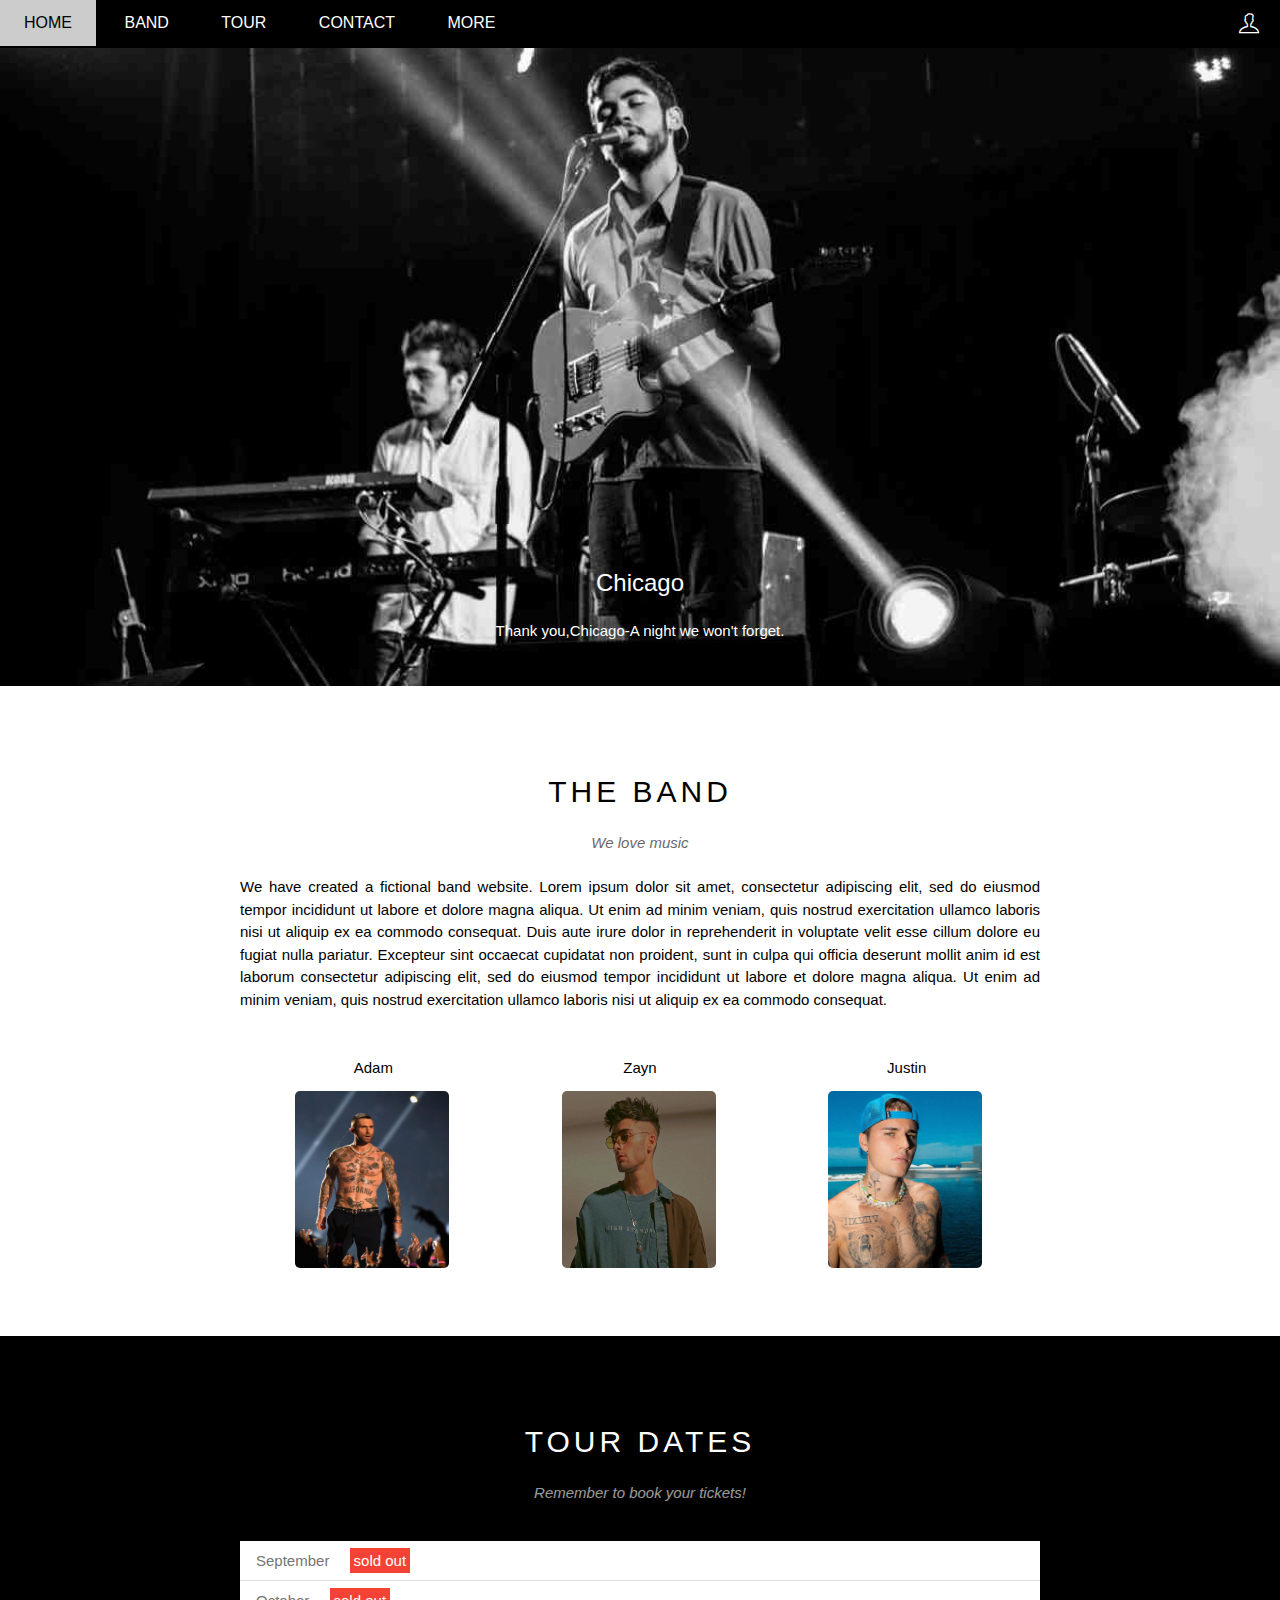
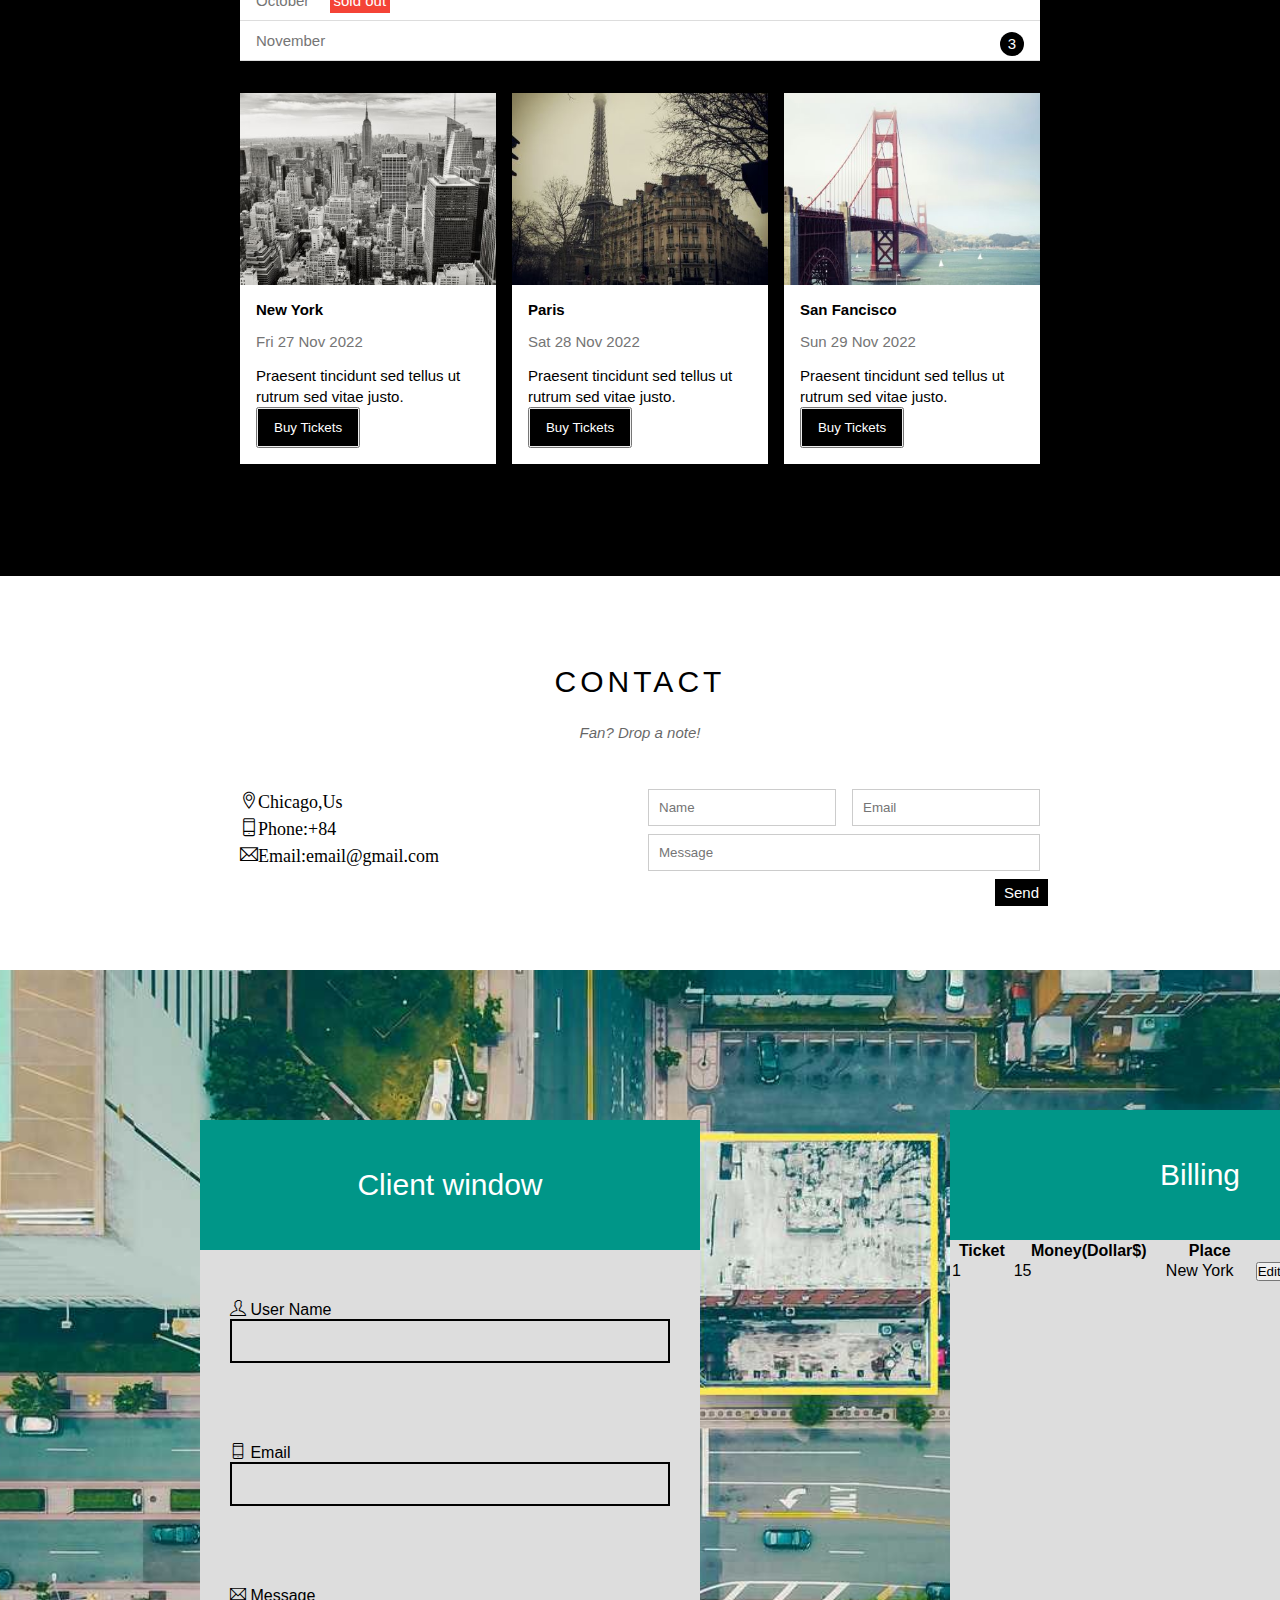
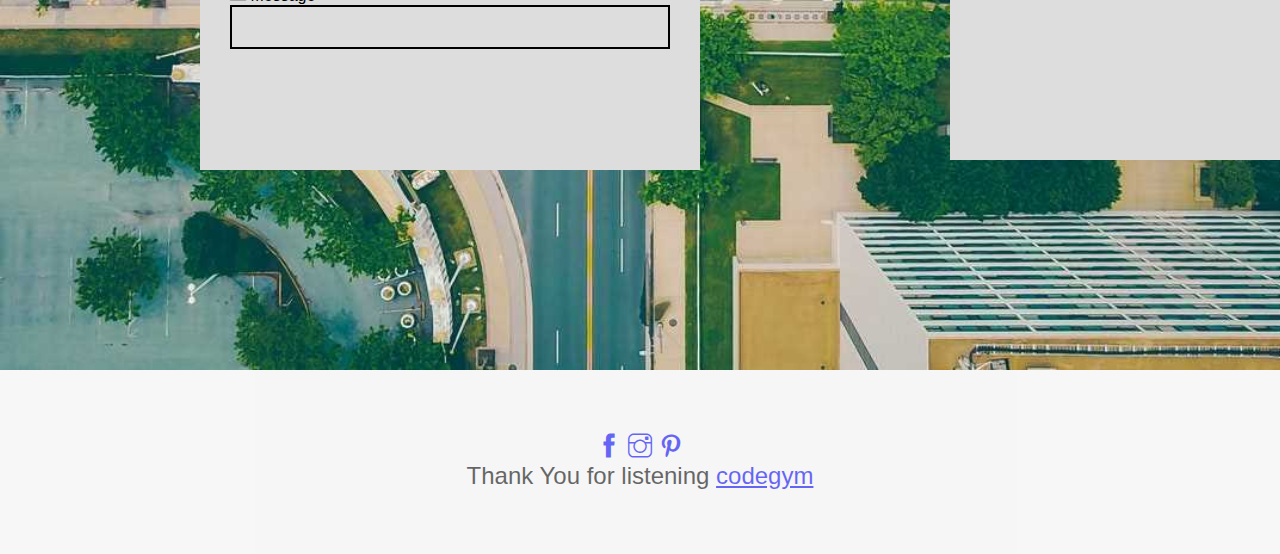
==== index.html @ 699c89c8 "fix" ====
<!DOCTYPE html>
<html lang="en" xmlns="http://www.w3.org/1999/html" xmlns="http://www.w3.org/1999/html">
<head>
    <meta charset="UTF-8">
    <meta http-equiv="X-UA-Compatible" content="IE=edge">
    <meta name="viewport" content="width=device-width, initial-scale=1.0">
    <title>W3_Band</title>
    <link rel="stylesheet" href="./assets/style.css">
    <link rel="stylesheet" href="./assets/login.css">
    <link rel="stylesheet " href="./assets/createAccount.css">
    <link rel="stylesheet" href="./assets/fonts/themify-icons/themify-icons.css">

</head>
<body>
<div id="Wapper">
    <div id="header">
        <ul id="nav">
            <li><a href="">Home</a></li>
            <li><a href="">Band</a></li>
            <li><a href="">Tour</a></li>
            <li><a href="">Contact</a></li>
            <li>
                <a href="">
                    More
                    <i class="nav-arrow-down" class="ti-angle-down"></i>
                </a>
                <ul class="subnav">
                    <li><a href="">Merchandise</a></li>
                    <li><a href="">Extras</a></li>
                    <li><a href="">Media</a></li>
                </ul>

            </li>
        </ul>
        <!-- End : Nav -->

        <!-- Begin: login button -->


        <div class="login-btn" style="display: inline-block">
            <p onclick="Login()" id="dangNhap" ><i class="login-icon ti-user"></i></p>
            <a href="#" id="signOut" onclick="signout()" style="display: none">Exit</a>
            <p id="result" style="color: white"></p>
        </div>


        <!-- End: login button -->
    </div>


    <div class="mySlider" id="slider" style="display: block">
        <div class="text-content">
            <h2 class="text-heading">Chicago</h2>
            <div class="text-description">Thank you,Chicago-A night we won't forget.</div>
        </div>


    </div>
    <div class="mySlider" id="slider1" style="display: none">
        <div class="text-content">
            <h2 class="text-heading">Los Angeles</h2>
            <div class="text-description">We had the best time playing at venice Beach.</div>
        </div>

    </div>
    <div class="mySlider" id="slider2" style="display: none">
        <div class="text-content">
            <h2 class="text-heading">New York</h2>
            <div class="text-description">The atmosphere in New York is lorem ipsum.</div>
        </div>

    </div>


    <div id="content">
        <div class="content-section">
            <h2 class="section-heading">THE BAND</h2>
            <p class="section-sub-heading">We love music</p>
            <p class="about-text">We have created a fictional band website. Lorem ipsum dolor sit amet, consectetur
                adipiscing elit, sed do eiusmod tempor incididunt ut labore et dolore magna aliqua. Ut enim ad minim
                veniam, quis nostrud exercitation ullamco laboris nisi ut aliquip ex ea commodo consequat. Duis aute
                irure dolor in reprehenderit in voluptate velit esse cillum dolore eu fugiat nulla pariatur. Excepteur
                sint occaecat cupidatat non proident, sunt in culpa qui officia deserunt mollit anim id est laborum
                consectetur adipiscing elit, sed do eiusmod tempor incididunt ut labore et dolore magna aliqua. Ut enim
                ad minim veniam, quis nostrud exercitation ullamco laboris nisi ut aliquip ex ea commodo consequat.</p>
            <div class="member-list">
                <div class="member-item">
                    <p class="member-name">Adam</p>
                    <img src="./assets/img/member1/adam-levine-of-maroon-5-performs-during-the-pepsi-super-news-photo-1093451218-1549291410.jpg"
                         alt="Name" class="member-img">
                </div>
                <div class="member-item">
                    <p class="member-name">Zayn</p>
                    <img src="./assets/img/member1/a47afbe81a023d1076bbae0d6db21252.jpg" alt="Name" class="member-img">
                </div>
                <div class="member-item">
                    <p class="member-name">Justin</p>
                    <img src="./assets/img/member1/justin-bieber-mua-mot-con-khi-ao-voi-gia-hon-29-ty-dong-882-6295764.jpg"
                         alt="Name" class="member-img">
                </div>
            </div>
        </div>
        <!-- Tuor section -->
        <div class="tour-section">
            <div class="content-section">
                <h2 class="section-heading text-white">TOUR DATES</h2>
                <p class="section-sub-heading text-white">Remember to book your tickets!</p>

                <!-- tickets -->
                <ul class="tickets-list">
                    <li>September <span class="sold-out">sold out</span></li>
                    <li>October <span class="sold-out">sold out</span></li>
                    <li>November <span class="quantity">3</span></li>
                </ul>

                <!-- place -->
                <div class="place-list">

                    <div class="place-item">
                        <img src="./assets/img/places/newyork.jpg" alt="New York" class="place-img">
                        <div class="place-body">
                            <h3 class="place-heading">New York</h3>
                            <p class="place-time">Fri 27 Nov 2022</p>
                            <p class="place-desc">Praesent tincidunt sed tellus ut rutrum sed vitae justo.</p>
                            <button type="button" onclick="change1()"><a href="#" class="place-buy-btn">Buy Tickets</a>
                            </button>
                        </div>
                    </div>

                    <div class="place-item">
                        <img src="./assets/img/places/paris.jpg" alt="Paris" class="place-img">
                        <div class="place-body">
                            <h3 class="place-heading">Paris</h3>
                            <p class="place-time">Sat 28 Nov 2022</p>
                            <p class="place-desc">Praesent tincidunt sed tellus ut rutrum sed vitae justo.</p>
                            <button type="button" onclick="change1()"><a href="#" class="place-buy-btn">Buy Tickets</a>
                            </button>
                        </div>
                    </div>

                    <div class="place-item">
                        <img src="./assets/img/places/sanfran.jpg" alt="San Fancisco" class="place-img">
                        <div class="place-body">
                            <h3 class="place-heading">San Fancisco</h3>
                            <p class="place-time">Sun 29 Nov 2022</p>
                            <p class="place-desc">Praesent tincidunt sed tellus ut rutrum sed vitae justo.</p>
                            <button type="button" onclick="change1()"><a href="#" class="place-buy-btn">Buy Tickets</a>
                            </button>
                        </div>
                    </div>
                    <div class="clear"></div>
                </div>
            </div>
        </div>

        <div class="content-section" style="margin-bottom: 00px">
            <h2 class="section-heading">CONTACT</h2>
            <p class="section-sub-heading">Fan? Drop a note!</p>

            <div class="row contact-content ">
                <div class="col col-half contact-info">
                    <p><i class="ti-location-pin">Chicago,Us</i></p>
                    <p><i class="ti-mobile">Phone:+84 </i></p>
                    <p><i class="ti-email">Email:email@gmail.com</i></p>
                </div>
                <div class="col col-half contact-form ">
                    <form action="">
                        <div class="row ">
                            <div class="col col-half">
                                <input type="text" class="from-control" placeholder="Name" id="name-text">
                            </div>
                            <div class="col col-half">
                                <input type="email" class="from-control" placeholder="Email" id="email-text">
                            </div>

                        </div>
                        <div class="row mt-8">
                            <div class="col col-full">
                                <input style="padding: 10px; border: 1px solid #ccc ;width: 100%;" type="text"
                                       name="message" placeholder="Message" id="mes-text">
                            </div>

                        </div>
                    </form>
                </div>
                <button class="mt-8 form-submit" type="submit" onclick="SenT()" style="cursor:pointer">Send</button>
            </div>
        </div>
        <div id="slider4">
            <div id="login">
                <div class="login-modal">
                    <div class="login-container">
                        <header class="login-header">
                            Client window
                        </header>

                        <form>

                            <div class="login-item">
                                <label><i class="ti-user"></i>
                                    User Name</label> <br>
                                <div id="input-name"></div>
                            </div>

                            <div class="login-item">
                                <label><i class="ti-mobile"></i>
                                    Email</label> <br>
                                <div id="input-email"></div>
                            </div>

                            <div class="login-item">
                                <label><i class="ti-email"></i>
                                    Message</label> <br>
                                <div id="input-message"></div>
                            </div>
                        </form>


                    </div>
                </div>
            </div>
            <div style="width: 400px;float: left;padding: 50px;margin-top: 90px">
                <div class="login-modal">
                    <header class="login-header">
                        Billing
                    </header>
                    <table id="show"></table>
                </div>

            </div>
        </div>
        <div id="footer">
            <a class="lienket" href="https://www.facebook.com/"><i class="ti-facebook"></i> </a>
            <a class="lienket" href="https://www.instagram.com/"> <i class="ti-instagram"></i> </a>
            <a class="lienket" href="https://www.snapchat.com/vi-VN"><i class="ti-snapchat"></i></a>
            <a class="lienket" href="https://www.pinterest.com/"><i class="ti-pinterest"></i></a>
            <br>
            <p>Thank You for listening <a href="https://codegym.vn/">codegym</a></p>

        </div>


    </div>

    <!--Start-pay-modal-->
</div>
<dialog id="dialog-modal">
    <div class="modal">
        <div class="modal-container">
            <!--            <div class="modal-close">-->
            <!--                <i class="modal-close-icon ti-close"></i>-->
            <!--            </div>-->
            <header class="modal-header">
                <i class="modal-heading-icon ti-bag">
                </i>
                Tickets

            </header>

            <div class="modal-body">
                <label for="ticket-quantity" class="model-label">
                    <i class="ti-shopping-cart"></i>
                    Tickets, $15 person
                </label>
                <input id="ticket-quantity" type="number" class="modal-input" placeholder="How many?">

                <label for="ticket-email" class="model-label">
                    <i class="ti-map"></i>
                    Where are you want to go ?
                </label>

                <select id="ticket-email" class="modal-input">
                    <option>New York</option>
                    <option>Paris</option>
                    <option>San Francisco</option>
                </select>
                <!--                <input id="ticket-email" type="text" class="modal-input" placeholder="place..">-->

                <button id="buy-tickets" onclick="Pay()">
                    Pay <i class="ti-check"></i>
                </button>

                <button id="modal-close" onclick="closeDialog()">
                    Close <i class="ti-close"></i>

                </button>

            </div>

            <footer class="modal-footer">
                <p class="modal-help">Need <a href="help1">help?</a></p>
            </footer>

        </div>

    </div>

</dialog>
<!--End-pay-modal -->

<!--start-modal    -->
<div class="modal" id="login-window" style="display: none; border-radius: 5px">
    <div class="container">
        <div class="form-login">
            <h1>Login</h1>
            <div class="form-text">
                <input type="text" id="account" placeholder="account">
            </div>
            <div class="form-text">
                <input type="password" id="password" placeholder="password">
            </div>
            <button style="cursor: pointer;" onclick="Check()">Login</button>
            <span>Haven't an accout? register <a href="#" onclick="registerAccount()"> here</a> </span>
            <div id="rp"></div>
        </div>

        <p onclick="loginClose()"></p>
    </div>
</div>
<!--End-login-modal-->

<!--star-register-account-->
<div class="modal" id="register" style="display: none" >
    <div class="container">
        <form class="form-createRegister" id="DangKi" onsubmit="signup()">
            <h1>Register</h1>

            <div class="form-text">
                <input type="text" id="name-Account" placeholder="Name account">
            </div>

            <div class="form-text">
                <input type="password" id="createPassword" placeholder="password">
            </div>
            <button style="cursor: pointer;" onclick="Addnew()">Create account</button>

        </form>

    </div>
</div>
<script src="assets/w3_band.js"></script>
<script src="assets/login.js"></script>
<script src="assets/localStorage.js"></script>
</div>

</body>
</html>
---- assets/style.css ----
/* reset css  */

* {
    padding: 0;
    margin: 0;
    box-sizing: border-box;
}

.clear {
    clear: both;
}

.text-white {
    color: #fff !important;
}

html {
    font-family: Arial, Helvetica, sans-serif;
}

#Wapper {
    background-color: #fff;
}

#header {
    min-height: 46px;
    background-color: #000;
    position: fixed;
    top: 0;
    left: 0;
    right: 0;
    z-index: 1;
}

#nav {
    display: inline-block;
}

#nav li {
    position: relative;
    text-transform: uppercase;
}

#nav li a {
    color: #fff;
    text-decoration: none;
    line-height: 46px;
    padding: 0px 24px;
    display: block;
    position: relative;
}

#nav > li {
    display: inline-block;
}

#nav .subnav {
    display: none;
    position: absolute;
    background-color: #fff;
    box-shadow: 0px 0px 15px rgba(0, 0, 0, 0.5);
}

#nav .subnav li:hover a,
#nav > li:hover > a {
    color: #000;
    background-color: #ccc;
}

#nav .subnav a {
    color: #000;
    padding: 0 12px;
    line-height: 46px;
}

#nav li:hover .subnav {
    display: block;
}

#nav , .subnav {
    list-style-type: none;
}

#nav .nav-arrow-down {
    font-size: 10px;
}
.ti-angle-down{
    color: blue;
    background-color: blue;
}

#header .login-btn{
    float: right;
    padding: 0 21px;
}

#header .login-btn:hover {
    background-color: #cccccc;
    cursor: pointer;
}

#header .login-icon {
    color: #fff;
    font-size: 20px;
    line-height: 46px;
}

#slider {
    margin-top: 46px;
    /*background-color: #fff;*/
    padding-top: 50%;
    background: url('/assets/img/slider1/chicago.jpg') top center / cover no-repeat;
    /*display: none;*/
    position: relative;
}

#slider1{
    margin-top: 46px;
    /*background-color: #fff;*/
    padding-top: 50%;
    background: url('/assets/img/slider1/la.jpg') top center / cover no-repeat;
    /*display: block;*/
    position: relative;
}

#slider2 {
    margin-top: 46px;
    /*background-color: #fff;*/
    padding-top: 50%;
    background: url('/assets/img/slider1/ny.jpg') top center / cover no-repeat;
    /*display: none;*/
    position: relative;
}




 .text-content {
    position: absolute;
    bottom: 47px;
    color: #fff;
    left: 50%;
    transform: translateX(-50%);
    text-align: center;
}

 .text-heading {
    font-weight: 500;
    font-size: 24px;

}

 .text-description {
    font-size: 15px;
    padding-top: 25px;
}

#content {
    height: 1000px;
    position: relative;
}

#content .content-section {
    width: 800px;
    padding: 64px 0;
    margin-left: auto;
    margin-right: auto;
    max-width: 800px;

}

#content .section-heading {
    text-align: center;
    font-size: 30px;
    font-weight: 500;
    letter-spacing: 4px;
    margin-top: 25px ;

}

#content .section-sub-heading {
    text-align: center;
    margin-top: 25px;
    font-size: 15px;
    font-style: italic;
    opacity: 0.6;
    margin-top: 25px;

}

#content .about-text {
    font-size: 15px;
    text-align: justify;
    margin-top: 25px;
    line-height: 1.5;

}

#content .member-list {
    margin-top: 48px;
    overflow: hidden;
}

#content .member-item {
    float: left;
    width: 33.33333%;
}

#content .member-name {
    font-size: 15px;
    text-align: center;

}

#content .member-img {
    margin-top: 15px;
    width: 154px;
    text-align: center;
    border-radius: 5px;
    margin-left: 55px;
    height: 177px;
}

/* *Tour section  */

.tour-section {
    background-color: #000;
}

.tickets-list {
    background-color: #fff;
    margin-top: 40px;
    list-style: none;
}

.tickets-list li {
    font-size: 15px;
    padding: 11px 16px;
    border-bottom: 1px solid #ddd;
    color: #757575;
}

.tickets-list .sold-out {
    color: #fff;
    background-color: #f44336;
    padding: 4px 4px;
    margin-left: 16px;

}

.tickets-list .quantity {
    float: right;
    width: 24px;
    height: 24px;
    background-color: #000;
    color: #fff;
    border-radius: 50%;
    text-align: center;
    line-height: 24px;
    margin-bottom: 3px;
}

.place-list {
    margin: 32px -8px 0 -8px;
    padding-bottom: 48px;
}

.place-item {
    width: 33.33333%;
    float: left;
    padding: 0 8px;

}

.place-img {
    width: 100%;
    display: block;
}

.place-img:hover {
    opacity: 0.6;
}

.place-body {
    background-color: #fff;
    padding: 16px;
    font-size: 15px;
}

.place-heading {
    font-size: 15px;
    font-weight: 600;
}

.place-time {
    margin-top: 15px;
    color: #757575;
}

.place-desc {
    margin-top: 15px;
    line-height: 1.4;
}

.place-buy-btn {
    color: #fff;
    background-color: #000;
    text-decoration: none;
    padding: 11px 16px;
    display: inline-block;
}

.place-buy-btn:hover {
    background-color: #ccc;
    color: #000;
}
/* Modal */
.modal {
    position: fixed;
    top: 0;
    right: 0;
    left: 0;
    bottom: 0;
    background-color: rgba(0, 0, 0, 0.4);
    /*display: none;*/
    align-items: center;
    justify-content: center;
    width: 100%;
    height: 100%;
    z-index: 3;
    overflow: auto;
    padding:20px 300px 0px 300px;
}

.modal.open {
    display: flex;
    text-align: center;
}

.modal-header {
    background-color: #009688;
    height: 130px;
    display: flex;
    align-items: center;
    justify-content: center;
    font-size: 30px;
    color: #fff;
}

.modal-container {
    background-color: #fff;
    width: auto;
    max-width: calc(100% - 32px);
    min-height: 150px;
    position: relative;
    margin-top: 50px;

}

.modal-close-icon:hover {
    background-color: #757575;

}

.modal-heading-icon {
    margin-right: 16px;
}

.modal-close-icon {
    position: absolute;
    top: 0;
    right: 0;
    padding: 13px;
    cursor: pointer;
    opacity: 0.9;
}

.modal-body {
    padding: 13px;
}





.model-label {
    display: block;
    font-size: 15px;
    margin-bottom: 13px;
}

.modal-input {
    border: 1px solid #ccc;
    width: 100%;
    font-size: 15px;
    padding: 10px;
    margin-bottom: 24px;
}

#buy-tickets {
    background-color: #009688;
    border: none;
    width: 100%;
    font-size: 15px;
    text-transform: uppercase;
    padding: 18px;
    cursor: pointer;
}

#buy-tickets:hover {
    opacity: 0.9;
    background-color: #ccc;
}

.modal-footer {
    padding: 16px;
    text-align: right;
}

.modal-footer a {
    color: aqua;
}

#modal-close{
    background-color: #f44336;
    display: inline-block;
    padding:  8px 16px;
    border: none;
    margin-top: 50px;
    text-align: center;
    cursor: pointer;
    white-space: nowrap;
    border: none;

}

#modal-close:hover{
    background-color: #757575;

}

/*End Modal*/

/*common*/
.row {
    margin-left: -8px;
    margin-right: -8px;
}

.row::after {
    content:"" ;
    display: block;
    clear: both;
}
.col {
    float: left;
    padding-left: 8px;
    padding-right: 8px;
}

.mt-8 {
    margin-top: 8px;
}

.col-half {
    width: 50%;
}

.col-full {
    width: 100%;
}

.text-center {
    text-align: center;!important;
}


/*.text-white {*/
/*    color: #fff;*/
/*}*/

.contact-content {
    margin-top: 48px ;

}

.contact-info {
    font-size: 18px;
    line-height: 1.5;

}

.contact-info i[class*="ti-"] {
    width: 30px;
    display: inline-block;

}

.contact-form {
    font-size: 15px;
}

.contact-form .from-control  {
    padding: 10px;
    border: 1px solid #ccc;
    width: 100%;
}

.form-submit {
    font-size: 15px;
    background: #000;
    color: white;
    border: 1px solid #000;
    padding: 4px 8px;
    float: right;
}

.form-submit:hover {
    background: #ccc;
    color: #000;
    border: none;
}


/*endCommon*/
#slider4 {
    width: 100%;
    height: 100%;
    background: url('/assets/img/slider1/map.jpg') top center / cover no-repeat;
    position: relative;
}

#footer {
    color: #000;
    background-color: #f1f1f1;
    padding: 64px 0px;
    font-size: 24px;
    text-align: center;
    opacity: 0.60;

}

#footer>i:hover {
    background-color: #000;
    color: #f1f1f1;
}

.lienket {
    text-decoration: none;

}

.thankYou{
    font-size:50px;
    padding-top: 150px;
    padding-bottom: 150px;
    text-align: center;
    height: 100%;
}

#modal-close2 {
    background-color: #f44336;
    display: inline-block;
    padding:  8px 16px;
    border: none;
    /*margin-top: 50px;*/
    text-align: center;
    cursor: pointer;
    white-space: nowrap;
    border: none;
}

#login {
    padding-top: 150px;
    float: left;
}

.login-item {
    padding: 30px;
    margin-top: 20px;
}


.login-modal {
    width: 500px;
    height: 650px;
    background-color: #dddddd;
    margin-left: 200px;
}

.login-header {
    background-color: #009688;
    height: 130px;
    display: flex;
    align-items: center;
    justify-content: center;
    font-size: 30px;
    color: #fff;
    padding: 20px;


}

#input-name,
#input-email,
#input-message{
    padding: 20px;
    border: 2px solid black;
    box-sizing: border-box;
}

#show {
    width: 400px;
    background-color: #dddddd;
    float: left;
}

/*end show*/
---- assets/login.css ----
:root   {
    --bg1: #9b59b6;
    --bg2 : #3498db;
    --text: #26adbe4;
}


.container {
    margin-top: 70px;
    width: auto;
    text-align: center;
    max-width: calc(100% - 32px);
    position: relative;
    min-height: 150px;

    background: linear-gradient(to bottom right,var(--bg1),var(--bg2));

}

.form-login {
    /*padding: 0px 300px;*/
    width: 100%;
    height: 100%;
    background: #fff;
    border-radius:10px ;
    padding: 40px 30px;
}

.form-login h1 {
    margin-bottom: 40px;
}

.form-login button {
    height: 35px;
    width: 100%;
    margin-bottom: 30px;
    background: #9b59b6;
    border: none;
    color: #fff;
    border-radius: 5px;
}

.form-text {
    margin-bottom: 40px;
    position: relative;
}

.form-text input {
    width: 100%;
    height: 35px;
    border: none;
    border-bottom: 2px solid #ccc;
    cursor: pointer;

}

/*.form-text label {*/
/*    position: absolute;*/
/*    left: 12px;*/
/*    bottom: 12px;*/
/*    transition: 0.5s;*/
/*}*/

/*.form-text label.focus {*/
/*    transform: translateY(-45px);*/
/*}*/
---- assets/createAccount.css ----
#registerAcc {
}

.container-register{
    text-align: center;
    justify-content: center;
    align-items: center;
    width: auto;
    position: relative;
    margin-top: 50px;
    min-height: 150px;
    background: linear-gradient(to bottom right,var(--bg1),var(--bg2));
}

.form-createRegister {
    width: 100%;
    height: 100%;
    background: #fff;
    border-radius: 10px;
    padding: 40px 30px;

}

.form-createRegister h1 {
    margin-bottom: 40px;
}

.form-createRegister button {
    height: 35px;
    width: 100%;
    margin-bottom: 30px;
    background: #9b59b6;
    border: none;
    color: #fff;
    border-radius: 5px;
}

.form-text-create {
    margin-bottom: 40px;
    position: relative;

}

.form-text-create input {
    width: 100%;
    height: 35px;
    border: none;
    border-bottom: 2px solid #ccc;
    cursor: pointer;

}
---- assets/fonts/themify-icons/themify-icons.css ----
@font-face {
	font-family: 'themify';
	src:url('fonts/themify.eot?-fvbane');
	src:url('fonts/themify.eot?#iefix-fvbane') format('embedded-opentype'),
		url('fonts/themify.woff?-fvbane') format('woff'),
		url('fonts/themify.ttf?-fvbane') format('truetype'),
		url('fonts/themify.svg?-fvbane#themify') format('svg');
	font-weight: normal;
	font-style: normal;
}

[class^="ti-"], [class*=" ti-"] {
	font-family: 'themify';
	speak: none;
	font-style: normal;
	font-weight: normal;
	font-variant: normal;
	text-transform: none;
	line-height: 1;

	/* Better Font Rendering =========== */
	-webkit-font-smoothing: antialiased;
	-moz-osx-font-smoothing: grayscale;
}

.ti-wand:before {
	content: "\e600";
}
.ti-volume:before {
	content: "\e601";
}
.ti-user:before {
	content: "\e602";
}
.ti-unlock:before {
	content: "\e603";
}
.ti-unlink:before {
	content: "\e604";
}
.ti-trash:before {
	content: "\e605";
}
.ti-thought:before {
	content: "\e606";
}
.ti-target:before {
	content: "\e607";
}
.ti-tag:before {
	content: "\e608";
}
.ti-tablet:before {
	content: "\e609";
}
.ti-star:before {
	content: "\e60a";
}
.ti-spray:before {
	content: "\e60b";
}
.ti-signal:before {
	content: "\e60c";
}
.ti-shopping-cart:before {
	content: "\e60d";
}
.ti-shopping-cart-full:before {
	content: "\e60e";
}
.ti-settings:before {
	content: "\e60f";
}
.ti-search:before {
	content: "\e610";
}
.ti-zoom-in:before {
	content: "\e611";
}
.ti-zoom-out:before {
	content: "\e612";
}
.ti-cut:before {
	content: "\e613";
}
.ti-ruler:before {
	content: "\e614";
}
.ti-ruler-pencil:before {
	content: "\e615";
}
.ti-ruler-alt:before {
	content: "\e616";
}
.ti-bookmark:before {
	content: "\e617";
}
.ti-bookmark-alt:before {
	content: "\e618";
}
.ti-reload:before {
	content: "\e619";
}
.ti-plus:before {
	content: "\e61a";
}
.ti-pin:before {
	content: "\e61b";
}
.ti-pencil:before {
	content: "\e61c";
}
.ti-pencil-alt:before {
	content: "\e61d";
}
.ti-paint-roller:before {
	content: "\e61e";
}
.ti-paint-bucket:before {
	content: "\e61f";
}
.ti-na:before {
	content: "\e620";
}
.ti-mobile:before {
	content: "\e621";
}
.ti-minus:before {
	content: "\e622";
}
.ti-medall:before {
	content: "\e623";
}
.ti-medall-alt:before {
	content: "\e624";
}
.ti-marker:before {
	content: "\e625";
}
.ti-marker-alt:before {
	content: "\e626";
}
.ti-arrow-up:before {
	content: "\e627";
}
.ti-arrow-right:before {
	content: "\e628";
}
.ti-arrow-left:before {
	content: "\e629";
}
.ti-arrow-down:before {
	content: "\e62a";
}
.ti-lock:before {
	content: "\e62b";
}
.ti-location-arrow:before {
	content: "\e62c";
}
.ti-link:before {
	content: "\e62d";
}
.ti-layout:before {
	content: "\e62e";
}
.ti-layers:before {
	content: "\e62f";
}
.ti-layers-alt:before {
	content: "\e630";
}
.ti-key:before {
	content: "\e631";
}
.ti-import:before {
	content: "\e632";
}
.ti-image:before {
	content: "\e633";
}
.ti-heart:before {
	content: "\e634";
}
.ti-heart-broken:before {
	content: "\e635";
}
.ti-hand-stop:before {
	content: "\e636";
}
.ti-hand-open:before {
	content: "\e637";
}
.ti-hand-drag:before {
	content: "\e638";
}
.ti-folder:before {
	content: "\e639";
}
.ti-flag:before {
	content: "\e63a";
}
.ti-flag-alt:before {
	content: "\e63b";
}
.ti-flag-alt-2:before {
	content: "\e63c";
}
.ti-eye:before {
	content: "\e63d";
}
.ti-export:before {
	content: "\e63e";
}
.ti-exchange-vertical:before {
	content: "\e63f";
}
.ti-desktop:before {
	content: "\e640";
}
.ti-cup:before {
	content: "\e641";
}
.ti-crown:before {
	content: "\e642";
}
.ti-comments:before {
	content: "\e643";
}
.ti-comment:before {
	content: "\e644";
}
.ti-comment-alt:before {
	content: "\e645";
}
.ti-close:before {
	content: "\e646";
}
.ti-clip:before {
	content: "\e647";
}
.ti-angle-up:before {
	content: "\e648";
}
.ti-angle-right:before {
	content: "\e649";
}
.ti-angle-left:before {
	content: "\e64a";
}
.ti-angle-down:before {
	content: "\e64b";
}
.ti-check:before {
	content: "\e64c";
}
.ti-check-box:before {
	content: "\e64d";
}
.ti-camera:before {
	content: "\e64e";
}
.ti-announcement:before {
	content: "\e64f";
}
.ti-brush:before {
	content: "\e650";
}
.ti-briefcase:before {
	content: "\e651";
}
.ti-bolt:before {
	content: "\e652";
}
.ti-bolt-alt:before {
	content: "\e653";
}
.ti-blackboard:before {
	content: "\e654";
}
.ti-bag:before {
	content: "\e655";
}
.ti-move:before {
	content: "\e656";
}
.ti-arrows-vertical:before {
	content: "\e657";
}
.ti-arrows-horizontal:before {
	content: "\e658";
}
.ti-fullscreen:before {
	content: "\e659";
}
.ti-arrow-top-right:before {
	content: "\e65a";
}
.ti-arrow-top-left:before {
	content: "\e65b";
}
.ti-arrow-circle-up:before {
	content: "\e65c";
}
.ti-arrow-circle-right:before {
	content: "\e65d";
}
.ti-arrow-circle-left:before {
	content: "\e65e";
}
.ti-arrow-circle-down:before {
	content: "\e65f";
}
.ti-angle-double-up:before {
	content: "\e660";
}
.ti-angle-double-right:before {
	content: "\e661";
}
.ti-angle-double-left:before {
	content: "\e662";
}
.ti-angle-double-down:before {
	content: "\e663";
}
.ti-zip:before {
	content: "\e664";
}
.ti-world:before {
	content: "\e665";
}
.ti-wheelchair:before {
	content: "\e666";
}
.ti-view-list:before {
	content: "\e667";
}
.ti-view-list-alt:before {
	content: "\e668";
}
.ti-view-grid:before {
	content: "\e669";
}
.ti-uppercase:before {
	content: "\e66a";
}
.ti-upload:before {
	content: "\e66b";
}
.ti-underline:before {
	content: "\e66c";
}
.ti-truck:before {
	content: "\e66d";
}
.ti-timer:before {
	content: "\e66e";
}
.ti-ticket:before {
	content: "\e66f";
}
.ti-thumb-up:before {
	content: "\e670";
}
.ti-thumb-down:before {
	content: "\e671";
}
.ti-text:before {
	content: "\e672";
}
.ti-stats-up:before {
	content: "\e673";
}
.ti-stats-down:before {
	content: "\e674";
}
.ti-split-v:before {
	content: "\e675";
}
.ti-split-h:before {
	content: "\e676";
}
.ti-smallcap:before {
	content: "\e677";
}
.ti-shine:before {
	content: "\e678";
}
.ti-shift-right:before {
	content: "\e679";
}
.ti-shift-left:before {
	content: "\e67a";
}
.ti-shield:before {
	content: "\e67b";
}
.ti-notepad:before {
	content: "\e67c";
}
.ti-server:before {
	content: "\e67d";
}
.ti-quote-right:before {
	content: "\e67e";
}
.ti-quote-left:before {
	content: "\e67f";
}
.ti-pulse:before {
	content: "\e680";
}
.ti-printer:before {
	content: "\e681";
}
.ti-power-off:before {
	content: "\e682";
}
.ti-plug:before {
	content: "\e683";
}
.ti-pie-chart:before {
	content: "\e684";
}
.ti-paragraph:before {
	content: "\e685";
}
.ti-panel:before {
	content: "\e686";
}
.ti-package:before {
	content: "\e687";
}
.ti-music:before {
	content: "\e688";
}
.ti-music-alt:before {
	content: "\e689";
}
.ti-mouse:before {
	content: "\e68a";
}
.ti-mouse-alt:before {
	content: "\e68b";
}
.ti-money:before {
	content: "\e68c";
}
.ti-microphone:before {
	content: "\e68d";
}
.ti-menu:before {
	content: "\e68e";
}
.ti-menu-alt:before {
	content: "\e68f";
}
.ti-map:before {
	content: "\e690";
}
.ti-map-alt:before {
	content: "\e691";
}
.ti-loop:before {
	content: "\e692";
}
.ti-location-pin:before {
	content: "\e693";
}
.ti-list:before {
	content: "\e694";
}
.ti-light-bulb:before {
	content: "\e695";
}
.ti-Italic:before {
	content: "\e696";
}
.ti-info:before {
	content: "\e697";
}
.ti-infinite:before {
	content: "\e698";
}
.ti-id-badge:before {
	content: "\e699";
}
.ti-hummer:before {
	content: "\e69a";
}
.ti-home:before {
	content: "\e69b";
}
.ti-help:before {
	content: "\e69c";
}
.ti-headphone:before {
	content: "\e69d";
}
.ti-harddrives:before {
	content: "\e69e";
}
.ti-harddrive:before {
	content: "\e69f";
}
.ti-gift:before {
	content: "\e6a0";
}
.ti-game:before {
	content: "\e6a1";
}
.ti-filter:before {
	content: "\e6a2";
}
.ti-files:before {
	content: "\e6a3";
}
.ti-file:before {
	content: "\e6a4";
}
.ti-eraser:before {
	content: "\e6a5";
}
.ti-envelope:before {
	content: "\e6a6";
}
.ti-download:before {
	content: "\e6a7";
}
.ti-direction:before {
	content: "\e6a8";
}
.ti-direction-alt:before {
	content: "\e6a9";
}
.ti-dashboard:before {
	content: "\e6aa";
}
.ti-control-stop:before {
	content: "\e6ab";
}
.ti-control-shuffle:before {
	content: "\e6ac";
}
.ti-control-play:before {
	content: "\e6ad";
}
.ti-control-pause:before {
	content: "\e6ae";
}
.ti-control-forward:before {
	content: "\e6af";
}
.ti-control-backward:before {
	content: "\e6b0";
}
.ti-cloud:before {
	content: "\e6b1";
}
.ti-cloud-up:before {
	content: "\e6b2";
}
.ti-cloud-down:before {
	content: "\e6b3";
}
.ti-clipboard:before {
	content: "\e6b4";
}
.ti-car:before {
	content: "\e6b5";
}
.ti-calendar:before {
	content: "\e6b6";
}
.ti-book:before {
	content: "\e6b7";
}
.ti-bell:before {
	content: "\e6b8";
}
.ti-basketball:before {
	content: "\e6b9";
}
.ti-bar-chart:before {
	content: "\e6ba";
}
.ti-bar-chart-alt:before {
	content: "\e6bb";
}
.ti-back-right:before {
	content: "\e6bc";
}
.ti-back-left:before {
	content: "\e6bd";
}
.ti-arrows-corner:before {
	content: "\e6be";
}
.ti-archive:before {
	content: "\e6bf";
}
.ti-anchor:before {
	content: "\e6c0";
}
.ti-align-right:before {
	content: "\e6c1";
}
.ti-align-left:before {
	content: "\e6c2";
}
.ti-align-justify:before {
	content: "\e6c3";
}
.ti-align-center:before {
	content: "\e6c4";
}
.ti-alert:before {
	content: "\e6c5";
}
.ti-alarm-clock:before {
	content: "\e6c6";
}
.ti-agenda:before {
	content: "\e6c7";
}
.ti-write:before {
	content: "\e6c8";
}
.ti-window:before {
	content: "\e6c9";
}
.ti-widgetized:before {
	content: "\e6ca";
}
.ti-widget:before {
	content: "\e6cb";
}
.ti-widget-alt:before {
	content: "\e6cc";
}
.ti-wallet:before {
	content: "\e6cd";
}
.ti-video-clapper:before {
	content: "\e6ce";
}
.ti-video-camera:before {
	content: "\e6cf";
}
.ti-vector:before {
	content: "\e6d0";
}
.ti-themify-logo:before {
	content: "\e6d1";
}
.ti-themify-favicon:before {
	content: "\e6d2";
}
.ti-themify-favicon-alt:before {
	content: "\e6d3";
}
.ti-support:before {
	content: "\e6d4";
}
.ti-stamp:before {
	content: "\e6d5";
}
.ti-split-v-alt:before {
	content: "\e6d6";
}
.ti-slice:before {
	content: "\e6d7";
}
.ti-shortcode:before {
	content: "\e6d8";
}
.ti-shift-right-alt:before {
	content: "\e6d9";
}
.ti-shift-left-alt:before {
	content: "\e6da";
}
.ti-ruler-alt-2:before {
	content: "\e6db";
}
.ti-receipt:before {
	content: "\e6dc";
}
.ti-pin2:before {
	content: "\e6dd";
}
.ti-pin-alt:before {
	content: "\e6de";
}
.ti-pencil-alt2:before {
	content: "\e6df";
}
.ti-palette:before {
	content: "\e6e0";
}
.ti-more:before {
	content: "\e6e1";
}
.ti-more-alt:before {
	content: "\e6e2";
}
.ti-microphone-alt:before {
	content: "\e6e3";
}
.ti-magnet:before {
	content: "\e6e4";
}
.ti-line-double:before {
	content: "\e6e5";
}
.ti-line-dotted:before {
	content: "\e6e6";
}
.ti-line-dashed:before {
	content: "\e6e7";
}
.ti-layout-width-full:before {
	content: "\e6e8";
}
.ti-layout-width-default:before {
	content: "\e6e9";
}
.ti-layout-width-default-alt:before {
	content: "\e6ea";
}
.ti-layout-tab:before {
	content: "\e6eb";
}
.ti-layout-tab-window:before {
	content: "\e6ec";
}
.ti-layout-tab-v:before {
	content: "\e6ed";
}
.ti-layout-tab-min:before {
	content: "\e6ee";
}
.ti-layout-slider:before {
	content: "\e6ef";
}
.ti-layout-slider-alt:before {
	content: "\e6f0";
}
.ti-layout-sidebar-right:before {
	content: "\e6f1";
}
.ti-layout-sidebar-none:before {
	content: "\e6f2";
}
.ti-layout-sidebar-left:before {
	content: "\e6f3";
}
.ti-layout-placeholder:before {
	content: "\e6f4";
}
.ti-layout-menu:before {
	content: "\e6f5";
}
.ti-layout-menu-v:before {
	content: "\e6f6";
}
.ti-layout-menu-separated:before {
	content: "\e6f7";
}
.ti-layout-menu-full:before {
	content: "\e6f8";
}
.ti-layout-media-right-alt:before {
	content: "\e6f9";
}
.ti-layout-media-right:before {
	content: "\e6fa";
}
.ti-layout-media-overlay:before {
	content: "\e6fb";
}
.ti-layout-media-overlay-alt:before {
	content: "\e6fc";
}
.ti-layout-media-overlay-alt-2:before {
	content: "\e6fd";
}
.ti-layout-media-left-alt:before {
	content: "\e6fe";
}
.ti-layout-media-left:before {
	content: "\e6ff";
}
.ti-layout-media-center-alt:before {
	content: "\e700";
}
.ti-layout-media-center:before {
	content: "\e701";
}
.ti-layout-list-thumb:before {
	content: "\e702";
}
.ti-layout-list-thumb-alt:before {
	content: "\e703";
}
.ti-layout-list-post:before {
	content: "\e704";
}
.ti-layout-list-large-image:before {
	content: "\e705";
}
.ti-layout-line-solid:before {
	content: "\e706";
}
.ti-layout-grid4:before {
	content: "\e707";
}
.ti-layout-grid3:before {
	content: "\e708";
}
.ti-layout-grid2:before {
	content: "\e709";
}
.ti-layout-grid2-thumb:before {
	content: "\e70a";
}
.ti-layout-cta-right:before {
	content: "\e70b";
}
.ti-layout-cta-left:before {
	content: "\e70c";
}
.ti-layout-cta-center:before {
	content: "\e70d";
}
.ti-layout-cta-btn-right:before {
	content: "\e70e";
}
.ti-layout-cta-btn-left:before {
	content: "\e70f";
}
.ti-layout-column4:before {
	content: "\e710";
}
.ti-layout-column3:before {
	content: "\e711";
}
.ti-layout-column2:before {
	content: "\e712";
}
.ti-layout-accordion-separated:before {
	content: "\e713";
}
.ti-layout-accordion-merged:before {
	content: "\e714";
}
.ti-layout-accordion-list:before {
	content: "\e715";
}
.ti-ink-pen:before {
	content: "\e716";
}
.ti-info-alt:before {
	content: "\e717";
}
.ti-help-alt:before {
	content: "\e718";
}
.ti-headphone-alt:before {
	content: "\e719";
}
.ti-hand-point-up:before {
	content: "\e71a";
}
.ti-hand-point-right:before {
	content: "\e71b";
}
.ti-hand-point-left:before {
	content: "\e71c";
}
.ti-hand-point-down:before {
	content: "\e71d";
}
.ti-gallery:before {
	content: "\e71e";
}
.ti-face-smile:before {
	content: "\e71f";
}
.ti-face-sad:before {
	content: "\e720";
}
.ti-credit-card:before {
	content: "\e721";
}
.ti-control-skip-forward:before {
	content: "\e722";
}
.ti-control-skip-backward:before {
	content: "\e723";
}
.ti-control-record:before {
	content: "\e724";
}
.ti-control-eject:before {
	content: "\e725";
}
.ti-comments-smiley:before {
	content: "\e726";
}
.ti-brush-alt:before {
	content: "\e727";
}
.ti-youtube:before {
	content: "\e728";
}
.ti-vimeo:before {
	content: "\e729";
}
.ti-twitter:before {
	content: "\e72a";
}
.ti-time:before {
	content: "\e72b";
}
.ti-tumblr:before {
	content: "\e72c";
}
.ti-skype:before {
	content: "\e72d";
}
.ti-share:before {
	content: "\e72e";
}
.ti-share-alt:before {
	content: "\e72f";
}
.ti-rocket:before {
	content: "\e730";
}
.ti-pinterest:before {
	content: "\e731";
}
.ti-new-window:before {
	content: "\e732";
}
.ti-microsoft:before {
	content: "\e733";
}
.ti-list-ol:before {
	content: "\e734";
}
.ti-linkedin:before {
	content: "\e735";
}
.ti-layout-sidebar-2:before {
	content: "\e736";
}
.ti-layout-grid4-alt:before {
	content: "\e737";
}
.ti-layout-grid3-alt:before {
	content: "\e738";
}
.ti-layout-grid2-alt:before {
	content: "\e739";
}
.ti-layout-column4-alt:before {
	content: "\e73a";
}
.ti-layout-column3-alt:before {
	content: "\e73b";
}
.ti-layout-column2-alt:before {
	content: "\e73c";
}
.ti-instagram:before {
	content: "\e73d";
}
.ti-google:before {
	content: "\e73e";
}
.ti-github:before {
	content: "\e73f";
}
.ti-flickr:before {
	content: "\e740";
}
.ti-facebook:before {
	content: "\e741";
}
.ti-dropbox:before {
	content: "\e742";
}
.ti-dribbble:before {
	content: "\e743";
}
.ti-apple:before {
	content: "\e744";
}
.ti-android:before {
	content: "\e745";
}
.ti-save:before {
	content: "\e746";
}
.ti-save-alt:before {
	content: "\e747";
}
.ti-yahoo:before {
	content: "\e748";
}
.ti-wordpress:before {
	content: "\e749";
}
.ti-vimeo-alt:before {
	content: "\e74a";
}
.ti-twitter-alt:before {
	content: "\e74b";
}
.ti-tumblr-alt:before {
	content: "\e74c";
}
.ti-trello:before {
	content: "\e74d";
}
.ti-stack-overflow:before {
	content: "\e74e";
}
.ti-soundcloud:before {
	content: "\e74f";
}
.ti-sharethis:before {
	content: "\e750";
}
.ti-sharethis-alt:before {
	content: "\e751";
}
.ti-reddit:before {
	content: "\e752";
}
.ti-pinterest-alt:before {
	content: "\e753";
}
.ti-microsoft-alt:before {
	content: "\e754";
}
.ti-linux:before {
	content: "\e755";
}
.ti-jsfiddle:before {
	content: "\e756";
}
.ti-joomla:before {
	content: "\e757";
}
.ti-html5:before {
	content: "\e758";
}
.ti-flickr-alt:before {
	content: "\e759";
}
.ti-email:before {
	content: "\e75a";
}
.ti-drupal:before {
	content: "\e75b";
}
.ti-dropbox-alt:before {
	content: "\e75c";
}
.ti-css3:before {
	content: "\e75d";
}
.ti-rss:before {
	content: "\e75e";
}
.ti-rss-alt:before {
	content: "\e75f";
}
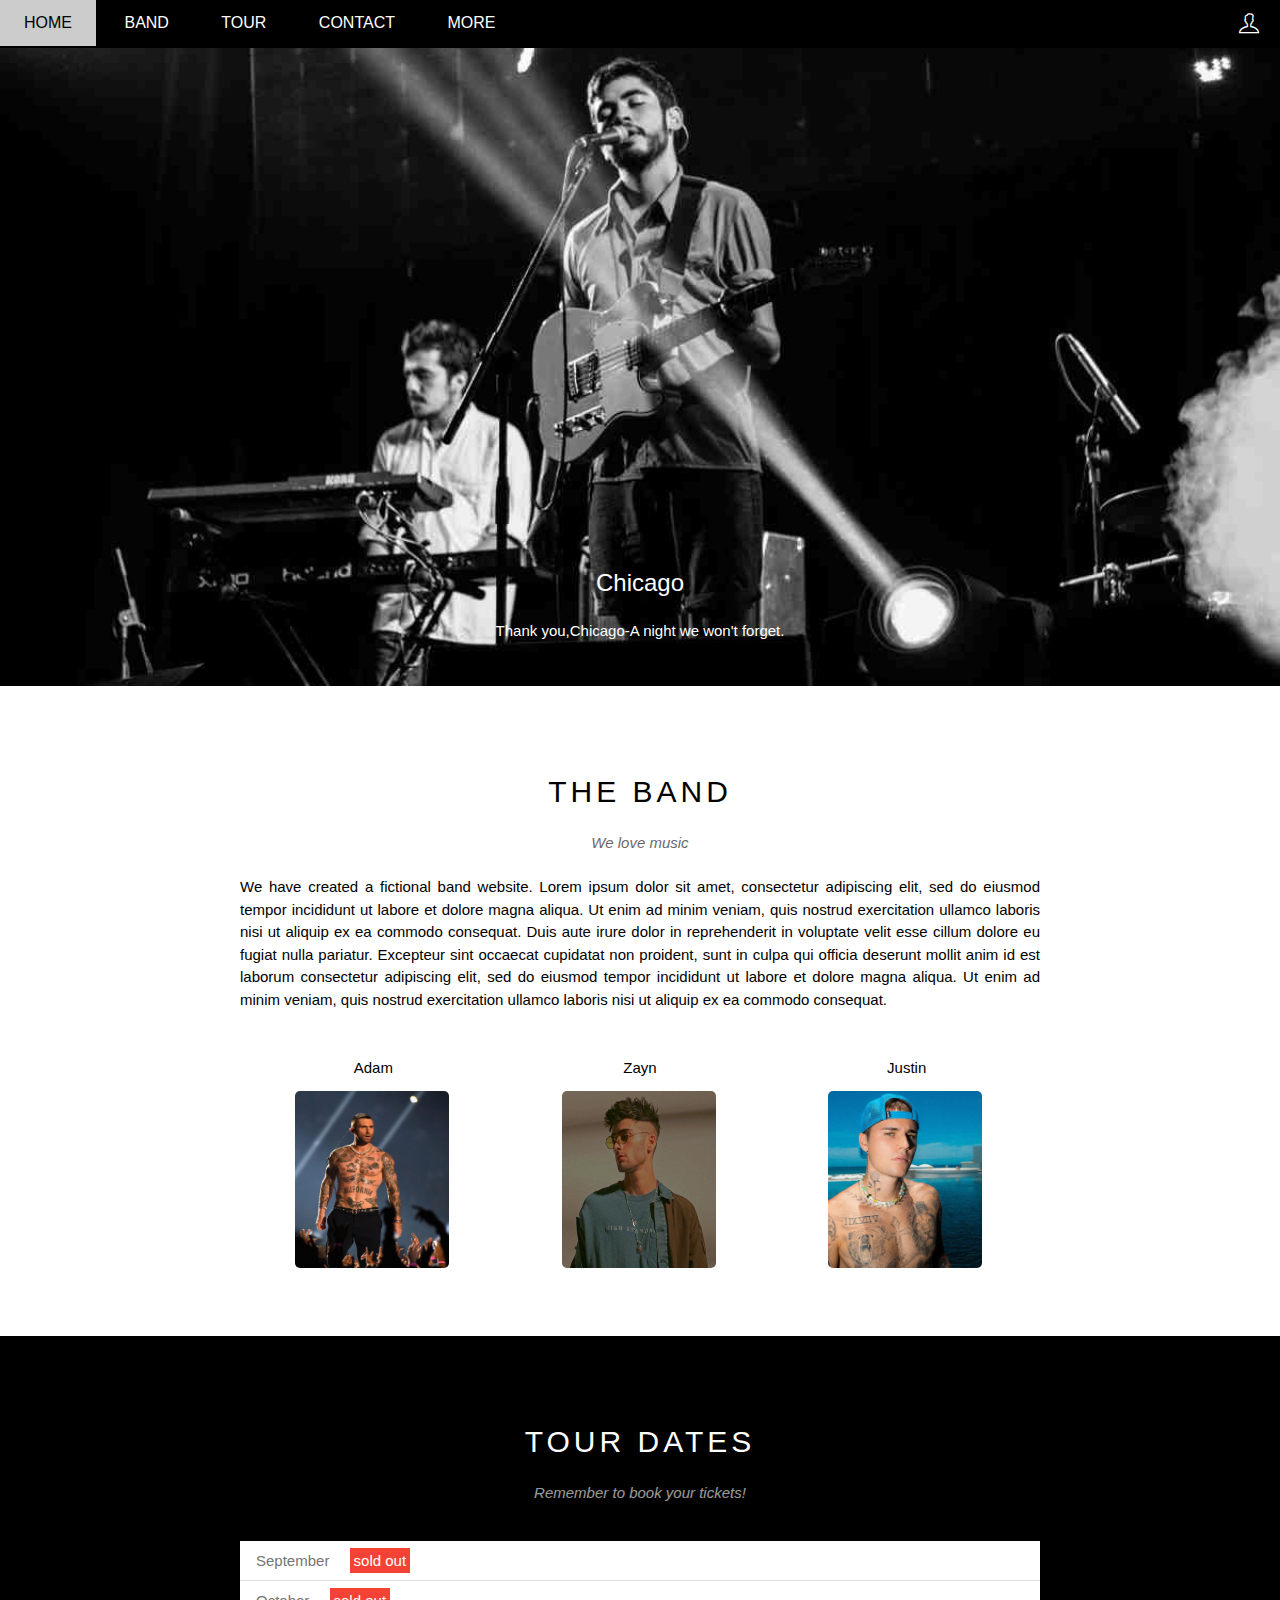
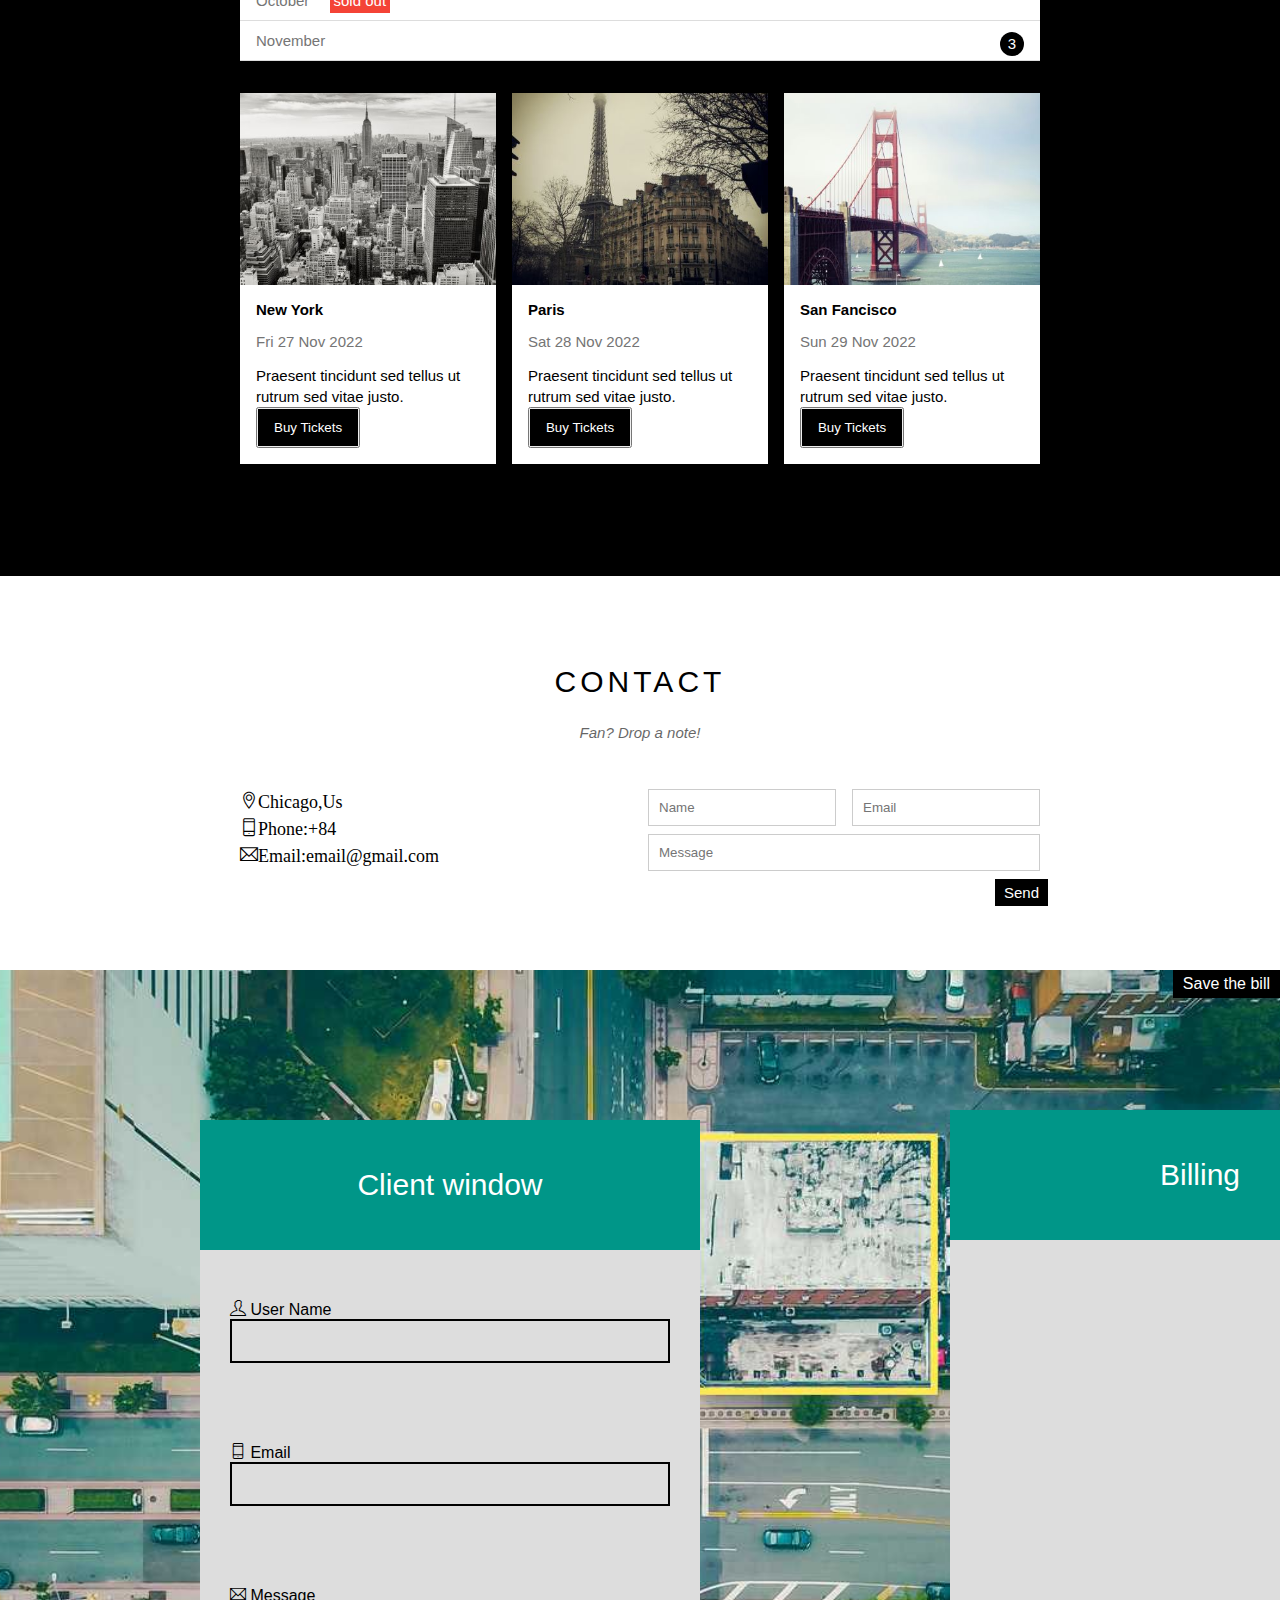
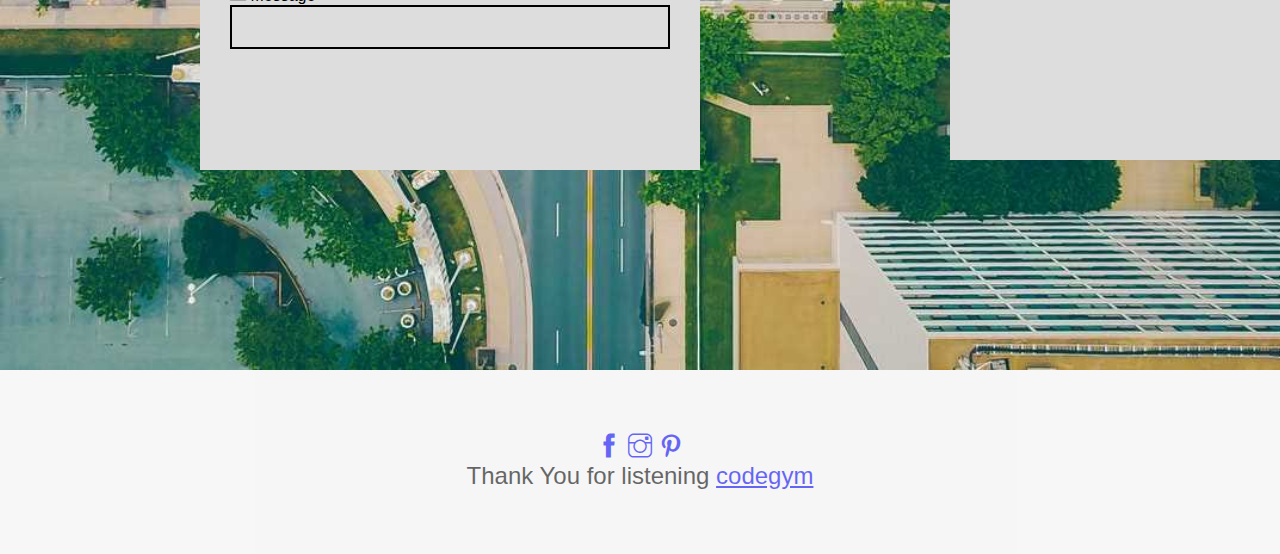
==== commit c98edfc3: "new fix" ====
--- a/index.html
+++ b/index.html
@@ -32,9 +32,9 @@
 
             </li>
         </ul>
-        <!-- End : Nav -->
-
-        <!-- Begin: login button -->
+        <!----------------------------------------- End : Nav ---------------------------------------------->
+
+        <!-------------------------------------- Begin: login button -------------------------------->
 
 
         <div class="login-btn" style="display: inline-block">
@@ -44,7 +44,7 @@
         </div>
 
 
-        <!-- End: login button -->
+        <!-- --------------------------End: login button ------------------------------------------------------------>
     </div>
 
 
@@ -71,7 +71,7 @@
 
     </div>
 
-
+<!-- ---------------------------------------------------content-------------------------------------------------------->
     <div id="content">
         <div class="content-section">
             <h2 class="section-heading">THE BAND</h2>
@@ -113,7 +113,7 @@
                     <li>November <span class="quantity">3</span></li>
                 </ul>
 
-                <!-- place -->
+                <!-------------------------------------- place ---------------------------------------------->
                 <div class="place-list">
 
                     <div class="place-item">
@@ -152,7 +152,7 @@
                 </div>
             </div>
         </div>
-
+<!-------------------------------------------------------contact---------------------------------------------------->
         <div class="content-section" style="margin-bottom: 00px">
             <h2 class="section-heading">CONTACT</h2>
             <p class="section-sub-heading">Fan? Drop a note!</p>
@@ -186,6 +186,7 @@
                 <button class="mt-8 form-submit" type="submit" onclick="SenT()" style="cursor:pointer">Send</button>
             </div>
         </div>
+<!----------------------------------------------------        EndContact----------------------------------------------->
         <div id="slider4">
             <div id="login">
                 <div class="login-modal">
@@ -224,11 +225,17 @@
                     <header class="login-header">
                         Billing
                     </header>
-                    <table id="show"></table>
-                </div>
-
-            </div>
-        </div>
+                    <table id="show">
+
+                    </table>
+                </div>
+
+            </div>
+
+            <p id="save" onclick="Save()">Save the bill</p>
+        </div>
+<!-------------------------------------------        End contact----------------------------------------------------->
+
         <div id="footer">
             <a class="lienket" href="https://www.facebook.com/"><i class="ti-facebook"></i> </a>
             <a class="lienket" href="https://www.instagram.com/"> <i class="ti-instagram"></i> </a>
@@ -296,9 +303,9 @@
     </div>
 
 </dialog>
-<!--End-pay-modal -->
-
-<!--start-modal    -->
+<!-------------------------------------------------------------End-pay-modal ---------------------------------------->
+
+<!-------------------------------------------------------start-modal Login   ---------------------------------------->
 <div class="modal" id="login-window" style="display: none; border-radius: 5px">
     <div class="container">
         <div class="form-login">
@@ -311,15 +318,15 @@
             </div>
             <button style="cursor: pointer;" onclick="Check()">Login</button>
             <span>Haven't an accout? register <a href="#" onclick="registerAccount()"> here</a> </span>
-            <div id="rp"></div>
+            <p onclick="closeL()">close</p>
         </div>
 
         <p onclick="loginClose()"></p>
     </div>
 </div>
-<!--End-login-modal-->
-
-<!--star-register-account-->
+<!----------------------------------------------------End-login-modal------------------------------------------------>
+
+<!-----------------------------------------------------star-register-account---------------------------------------->
 <div class="modal" id="register" style="display: none" >
     <div class="container">
         <form class="form-createRegister" id="DangKi" onsubmit="signup()">
@@ -332,12 +339,20 @@
             <div class="form-text">
                 <input type="password" id="createPassword" placeholder="password">
             </div>
+
+            <div class="form-text">
+                <input type="text" id="User-Account" placeholder="User account">
+            </div>
+
             <button style="cursor: pointer;" onclick="Addnew()">Create account</button>
-
+            <p onclick="closeR()">close</p>
         </form>
 
+
     </div>
 </div>
+
+<!---------------------------------------------------------end-register----------------------------------------------->
 <script src="assets/w3_band.js"></script>
 <script src="assets/login.js"></script>
 <script src="assets/localStorage.js"></script>
--- a/assets/login.css
+++ b/assets/login.css
@@ -40,6 +40,17 @@
     border-radius: 5px;
 }
 
+.form-login p {
+    height: 35px;
+    width: 100px;
+    padding: 5px 0 3px 0;
+    cursor: pointer;
+    background: #9b59b6;
+    border: none;
+    color: #fff;
+    border-radius: 5px;
+}
+
 .form-text {
     margin-bottom: 40px;
     position: relative;
@@ -54,6 +65,21 @@
 
 }
 
+#save {
+    padding: 5px 10px 5px 10px;
+    float: right;
+    background: black;
+    color: white;
+    cursor: pointer;
+}
+
+#save:hover {
+    background: #ccc;
+    color: black;
+    cursor: pointer;
+}
+
+
 /*.form-text label {*/
 /*    position: absolute;*/
 /*    left: 12px;*/
--- a/assets/createAccount.css
+++ b/assets/createAccount.css
@@ -35,6 +35,19 @@
     border-radius: 5px;
 }
 
+.form-createRegister p {
+    height: 24px;
+    padding: 5px 0 3px 0;
+    width: 100px;
+    cursor: pointer;
+    text-align: center;
+    background: #9b59b6;
+    border: none;
+    color: #fff;
+    border-radius: 5px;
+}
+
+
 .form-text-create {
     margin-bottom: 40px;
     position: relative;
